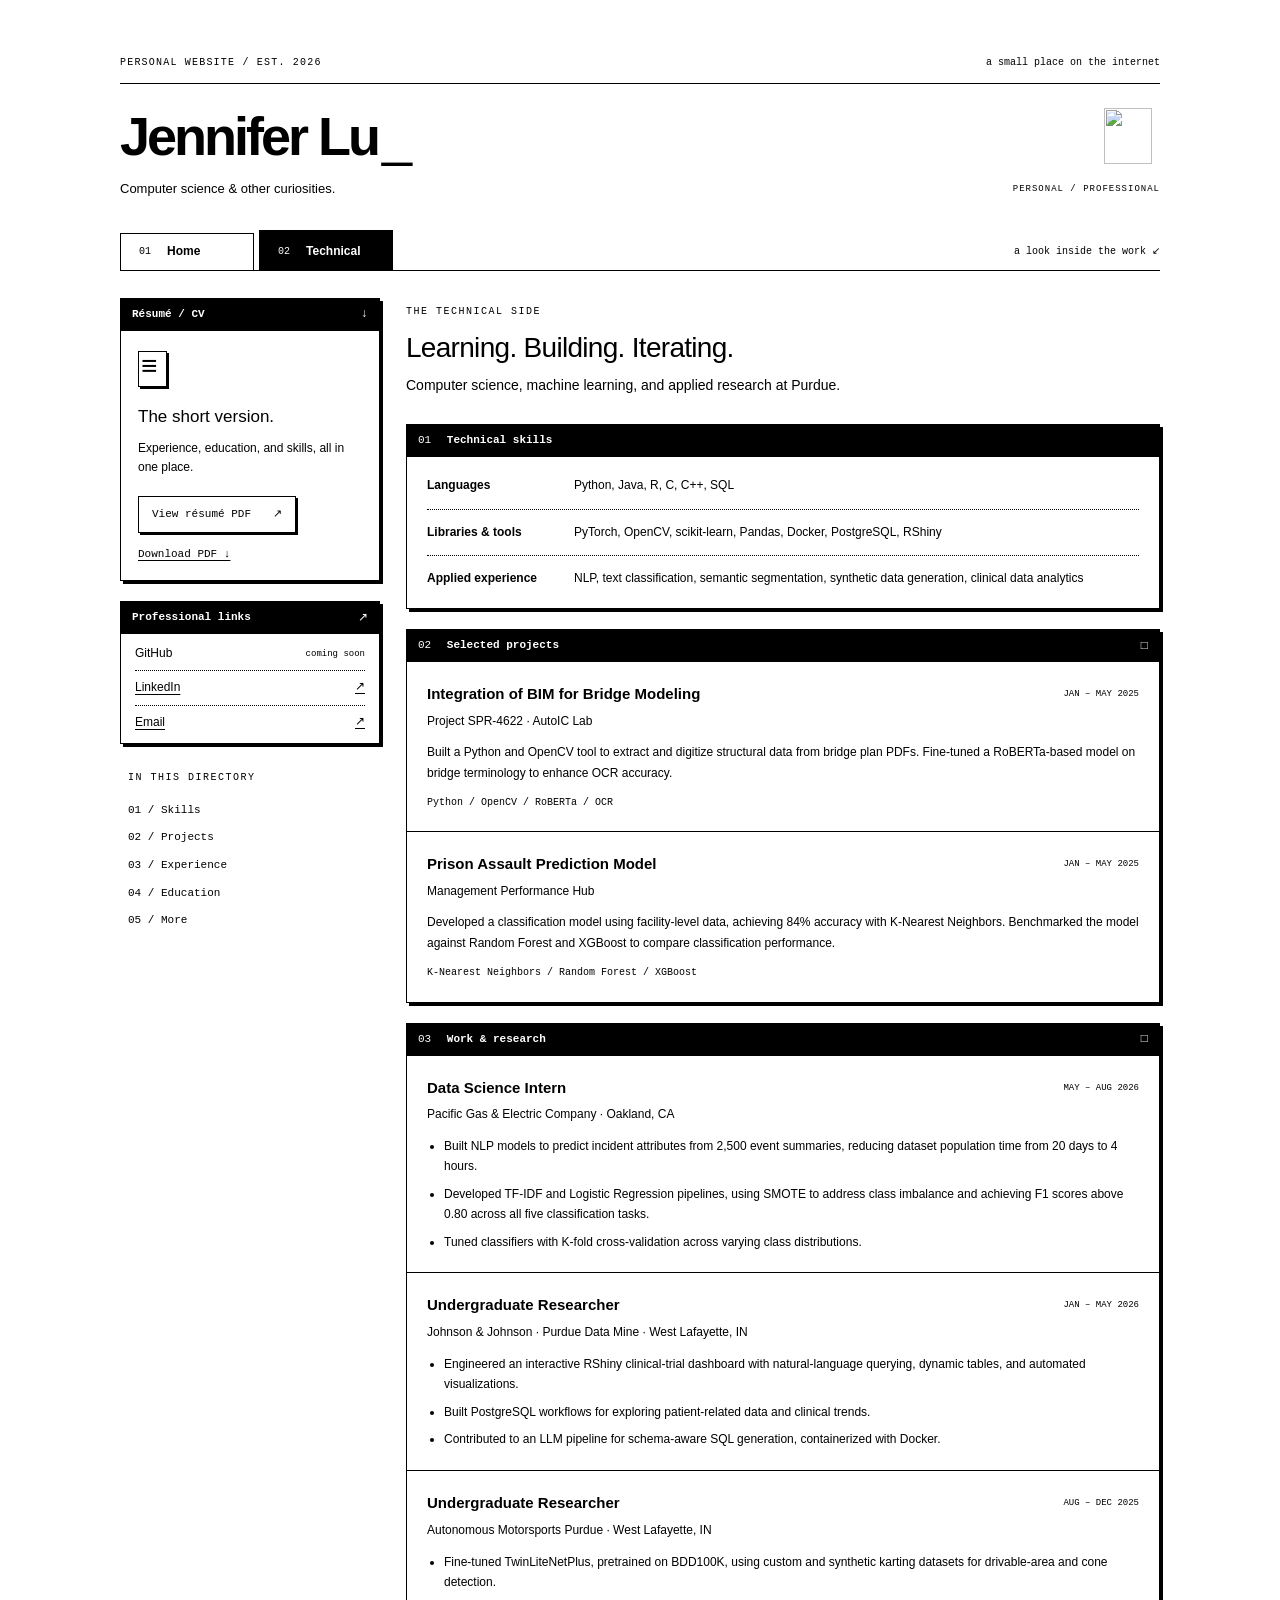
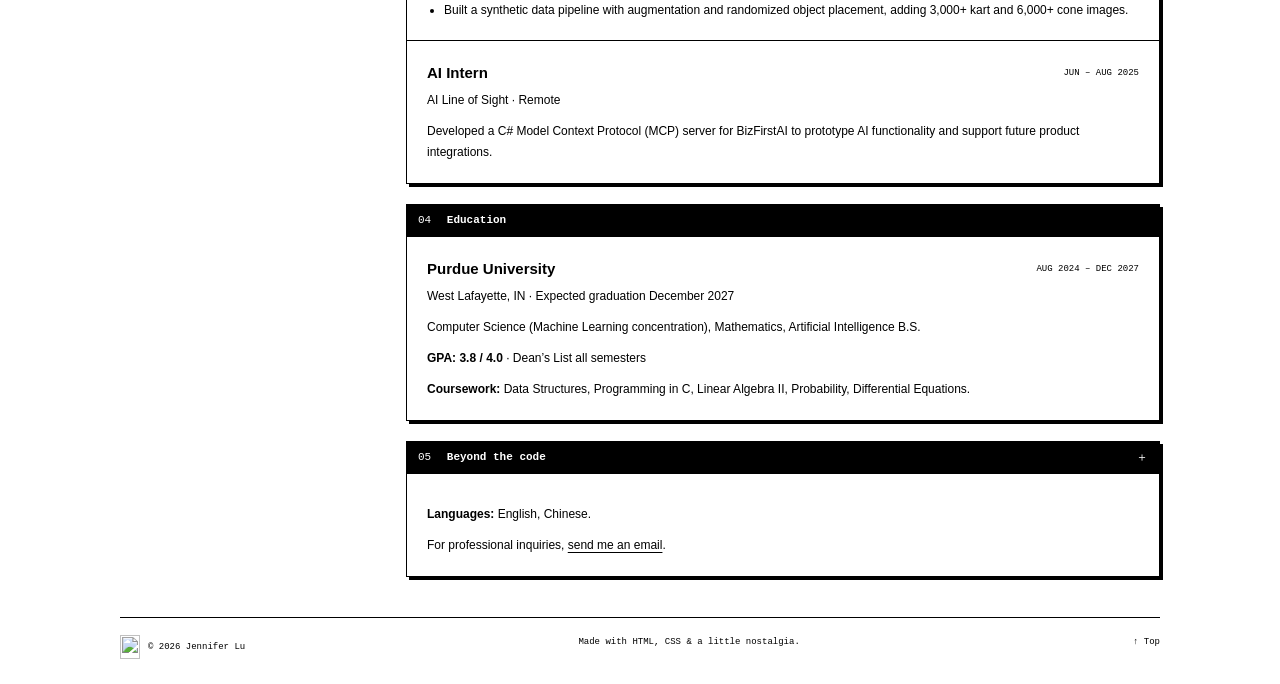
==== technical.html @ ff87baa1 "Add files via upload" ====
<!doctype html>
<html lang="en">
<head>
  <meta charset="utf-8">
  <meta name="viewport" content="width=device-width, initial-scale=1">
  <meta name="description" content="Jennifer Lu’s résumé, machine learning and data science experience, research projects, technical skills, and Purdue education.">
  <title>Jennifer Lu — Technical</title>
  <link rel="icon" href="assets/bunny.svg" type="image/svg+xml">
  <link rel="stylesheet" href="style.css">
</head>
<body id="top">
  <a class="skip-link" href="#main">Skip to content</a>
  <div class="site">
    <header class="site-header">
      <div class="eyebrow"><span>PERSONAL WEBSITE / EST. 2026</span><span class="header-note">a small place on the internet</span></div>
      <div class="identity"><a class="wordmark" href="index.html">Jennifer Lu<span class="cursor" aria-hidden="true">_</span></a><img class="header-bunny" src="assets/bunny.svg" width="48" height="56" alt=""></div>
      <div class="header-bottom"><p>Computer science &amp; other curiosities.</p><span class="location">PERSONAL / PROFESSIONAL</span></div>
    </header>
    <nav class="tabs" aria-label="Main navigation"><a href="index.html"><span aria-hidden="true">01</span> Home</a><a href="technical.html" aria-current="page"><span aria-hidden="true">02</span> Technical</a><span class="tab-note">a look inside the work ↙</span></nav>
    <main id="main" class="technical-layout">
      <aside class="profile-column" aria-label="Professional resources">
        <section class="window"><div class="titlebar"><h2>Résumé / CV</h2><span aria-hidden="true">↓</span></div><div class="resource-content"><span class="document-icon" aria-hidden="true">≡</span><h3>The short version.</h3><p>Experience, education, and skills, all in one place.</p>
          <a class="button" href="assets/resume.pdf">View résumé PDF <span aria-hidden="true">↗</span></a>
          <a class="download-link" href="assets/resume.pdf" download="Jennifer-Lu-Resume.pdf">Download PDF ↓</a>
        </div></section>
        <section class="window"><div class="titlebar"><h2>Professional links</h2><span aria-hidden="true">↗</span></div><ul class="link-list"><li><span class="pending-link">GitHub <small>coming soon</small></span></li><li><a href="https://www.linkedin.com/in/jlu123">LinkedIn <span>↗</span></a></li><li><a href="mailto:jenniferynlu@gmail.com">Email <span>↗</span></a></li></ul></section>
        <nav class="section-nav" aria-label="Technical sections"><span class="section-kicker">IN THIS DIRECTORY</span><a href="#skills">01 / Skills</a><a href="#projects">02 / Projects</a><a href="#experience">03 / Experience</a><a href="#education">04 / Education</a><a href="#more">05 / More</a></nav>
      </aside>
      <div class="main-column">
        <div class="technical-intro"><span class="section-kicker">THE TECHNICAL SIDE</span><h1>Learning. Building. Iterating.</h1><p>Computer science, machine learning, and applied research at Purdue.</p></div>
        <!-- Duplicate an article.entry to add projects, roles, or other experience. -->
        <section id="skills" class="window">
          <div class="titlebar"><h2><span class="section-number">01</span> Technical skills</h2><img class="tiny-bunny" src="assets/bunny.svg" width="20" height="24" alt=""></div>
          <dl class="skills-list"><div><dt>Languages</dt><dd>Python, Java, R, C, C++, SQL</dd></div><div><dt>Libraries &amp; tools</dt><dd>PyTorch, OpenCV, scikit-learn, Pandas, Docker, PostgreSQL, RShiny</dd></div><div><dt>Applied experience</dt><dd>NLP, text classification, semantic segmentation, synthetic data generation, clinical data analytics</dd></div></dl>
        </section>
        <section id="projects" class="window">
          <div class="titlebar"><h2><span class="section-number">02</span> Selected projects</h2><span aria-hidden="true">□</span></div>
          <article class="entry"><div class="entry-heading"><h3>Integration of BIM for Bridge Modeling</h3><span class="entry-date">JAN – MAY 2025</span></div><p class="organization">Project SPR-4622 · AutoIC Lab</p><p>Built a Python and OpenCV tool to extract and digitize structural data from bridge plan PDFs. Fine-tuned a RoBERTa-based model on bridge terminology to enhance OCR accuracy.</p><p class="entry-meta">Python / OpenCV / RoBERTa / OCR</p></article>
          <article class="entry"><div class="entry-heading"><h3>Prison Assault Prediction Model</h3><span class="entry-date">JAN – MAY 2025</span></div><p class="organization">Management Performance Hub</p><p>Developed a classification model using facility-level data, achieving 84% accuracy with K-Nearest Neighbors. Benchmarked the model against Random Forest and XGBoost to compare classification performance.</p><p class="entry-meta">K-Nearest Neighbors / Random Forest / XGBoost</p></article>
        </section>
        <section id="experience" class="window">
          <div class="titlebar"><h2><span class="section-number">03</span> Work &amp; research</h2><span aria-hidden="true">□</span></div>
          <article class="entry"><div class="entry-heading"><h3>Data Science Intern</h3><span class="entry-date">MAY – AUG 2026</span></div><p class="organization">Pacific Gas &amp; Electric Company · Oakland, CA</p><ul class="experience-list"><li>Built NLP models to predict incident attributes from 2,500 event summaries, reducing dataset population time from 20 days to 4 hours.</li><li>Developed TF-IDF and Logistic Regression pipelines, using SMOTE to address class imbalance and achieving F1 scores above 0.80 across all five classification tasks.</li><li>Tuned classifiers with K-fold cross-validation across varying class distributions.</li></ul></article>
          <article class="entry"><div class="entry-heading"><h3>Undergraduate Researcher</h3><span class="entry-date">JAN – MAY 2026</span></div><p class="organization">Johnson &amp; Johnson · Purdue Data Mine · West Lafayette, IN</p><ul class="experience-list"><li>Engineered an interactive RShiny clinical-trial dashboard with natural-language querying, dynamic tables, and automated visualizations.</li><li>Built PostgreSQL workflows for exploring patient-related data and clinical trends.</li><li>Contributed to an LLM pipeline for schema-aware SQL generation, containerized with Docker.</li></ul></article>
          <article class="entry"><div class="entry-heading"><h3>Undergraduate Researcher</h3><span class="entry-date">AUG – DEC 2025</span></div><p class="organization">Autonomous Motorsports Purdue · West Lafayette, IN</p><ul class="experience-list"><li>Fine-tuned TwinLiteNetPlus, pretrained on BDD100K, using custom and synthetic karting datasets for drivable-area and cone detection.</li><li>Built a synthetic data pipeline with augmentation and randomized object placement, adding 3,000+ kart and 6,000+ cone images.</li></ul></article>
          <article class="entry"><div class="entry-heading"><h3>AI Intern</h3><span class="entry-date">JUN – AUG 2025</span></div><p class="organization">AI Line of Sight · Remote</p><p>Developed a C# Model Context Protocol (MCP) server for BizFirstAI to prototype AI functionality and support future product integrations.</p></article>
        </section>
        <section id="education" class="window">
          <div class="titlebar"><h2><span class="section-number">04</span> Education</h2><img class="tiny-bunny" src="assets/bunny.svg" width="20" height="24" alt=""></div>
          <article class="entry"><div class="entry-heading"><h3>Purdue University</h3><span class="entry-date">AUG 2024 – DEC 2027</span></div><p class="organization">West Lafayette, IN · Expected graduation December 2027</p><p>Computer Science (Machine Learning concentration), Mathematics, Artificial Intelligence B.S.</p><p><strong>GPA: 3.8 / 4.0</strong> · Dean’s List all semesters</p><p><strong>Coursework:</strong> Data Structures, Programming in C, Linear Algebra II, Probability, Differential Equations.</p></article>
        </section>
        <section id="more" class="window">
          <div class="titlebar"><h2><span class="section-number">05</span> Beyond the code</h2><span aria-hidden="true">＋</span></div>
          <div class="entry"><p><strong>Languages:</strong> English, Chinese.</p><p>For professional inquiries, <a href="mailto:jenniferynlu@gmail.com">send me an email</a>.</p><!-- Add publications, certifications, volunteering, or other information here. --></div>
        </section>
      </div>
    </main>
    <footer><span class="footer-signature"><img class="tiny-bunny" src="assets/bunny.svg" width="20" height="24" alt=""><span>© 2026 Jennifer Lu</span></span><span>Made with HTML, CSS &amp; a little nostalgia.</span><a href="#top">↑ Top</a></footer>
  </div>
</body>
</html>
---- style.css ----
/* Shared by both pages. Edit these variables to adjust the entire palette. */
:root{--ink:#000;--muted:#000;--paper:#fff;--canvas:#fff;--bar:#fff;--line:#000;--mono:"Courier New",Courier,monospace;--sans:Arial,Helvetica,sans-serif}
*{box-sizing:border-box}html{scroll-padding-top:24px}body{margin:0;background:var(--canvas);color:var(--ink);font:14px/1.65 var(--sans)}a{color:inherit;text-underline-offset:3px}a:hover{color:#000}a:focus-visible{outline:2px solid var(--ink);outline-offset:5px}::selection{background:#000;color:white}.site{width:min(1040px,calc(100% - 80px));margin:43px auto 0}.eyebrow,.section-kicker,.file-label,.location,.tab-note,.tag,.entry-date,.entry-meta,footer,.sidebar-note,.setup-note{font-family:var(--mono)}.eyebrow{display:flex;justify-content:space-between;font-size:10px;letter-spacing:1.2px;border-bottom:1px solid var(--ink);padding-bottom:11px}.header-note{letter-spacing:0;color:var(--muted)}.identity{display:flex;align-items:center;justify-content:space-between;margin:20px 0 0}.wordmark{font-size:54px;font-weight:700;line-height:1.2;letter-spacing:-3px;text-decoration:none}.cursor{font-weight:400;margin-left:4px}.header-bunny{margin:0 8px 0 0;image-rendering:pixelated}.header-bottom{display:flex;justify-content:space-between;align-items:center;margin:10px 0 29px}.header-bottom p{margin:0;color:#000;font-size:13px}.location{font-size:9px;letter-spacing:1px}.tabs{display:flex;align-items:flex-end;border-bottom:1px solid var(--ink);gap:5px;margin-bottom:27px}.tabs>a{display:flex;gap:16px;align-items:center;min-width:134px;padding:8px 18px;border:1px solid var(--line);border-bottom:0;background:#fff;text-decoration:none;font-size:12px;font-weight:bold;position:relative}.tabs>a span{font:10px var(--mono);color:var(--muted)}.tabs>a[aria-current]{background:var(--paper);border-color:var(--ink);padding-top:11px;bottom:-1px;padding-bottom:9px}.tab-note{margin-left:auto;padding-bottom:9px;font-size:10px;color:var(--muted)}.home-layout,.technical-layout{display:grid;grid-template-columns:260px minmax(0,1fr);gap:26px}.profile-column,.main-column{display:flex;flex-direction:column;gap:20px;min-width:0}.window{background:var(--paper);border:1px solid var(--ink);box-shadow:2px 2px 0 #fff;scroll-margin-top:24px}.titlebar{min-height:32px;display:flex;align-items:center;justify-content:space-between;gap:10px;padding:5px 11px;background:var(--bar);border-bottom:1px solid var(--ink);font:12px var(--mono)}.titlebar h1,.titlebar h2,.titlebar h3{margin:0;font:700 11px/1.5 var(--mono)}.titlebar>span{white-space:nowrap}.titlebar .file-label{font-size:10px;color:var(--muted)}.photo-wrap{padding:10px 10px 0}.profile-photo{display:block;width:100%;height:auto;border:1px solid var(--line);background:#fff}.profile-caption{display:flex;flex-direction:column;padding:13px 14px 16px}.profile-caption strong{font-size:17px}.profile-caption>span{font-size:11px;color:var(--muted);margin-top:2px}.link-list{list-style:none;padding:3px 14px;margin:0}.link-list li+li{border-top:1px dotted #000}.link-list a{display:flex;justify-content:space-between;padding:7px 0;font-size:12px;text-decoration:underline}.link-list a span{font-family:var(--mono)}a[aria-disabled]{color:var(--muted);cursor:default}.setup-note{font-size:10px;color:var(--muted);line-height:1.6}.links-window .setup-note,.window>.setup-note{margin:3px 14px 12px}.sidebar-note{display:flex;gap:12px;color:var(--muted);font-size:10px;margin:0 5px}.sidebar-note>span{font-size:22px;line-height:1.4}.about-content{padding:28px 30px 30px}.section-kicker{font-size:10px;letter-spacing:1.5px;color:var(--muted)}.about-content h2{font-size:32px;line-height:1.18;letter-spacing:-1px;margin:14px 0 22px;font-weight:500}.about-content p{color:#000;max-width:510px;margin:0 0 16px;line-height:1.8}.about-content strong{color:var(--ink)}.button{display:inline-flex;justify-content:space-between;align-items:center;gap:22px;border:1px solid var(--ink);box-shadow:2px 2px 0 #000;background:#fff;padding:9px 13px;font:11px/1.5 var(--mono);text-decoration:none}.button:hover{background:#fff;color:var(--ink)}.about-content .button{margin-top:8px}.window-status{display:flex;align-items:center;gap:8px;border-top:1px solid #000;background:#fff;padding:7px 12px;font:10px var(--mono);color:var(--muted)}.status-dot{width:6px;height:6px;background:#000}.small-grid{display:grid;grid-template-columns:1fr 1fr;gap:18px}.current-list{margin:0;padding:16px}.current-list>div{display:grid;grid-template-columns:65px 1fr;gap:10px;margin:0 0 9px;font-size:11px}.current-list>div:last-child{margin-bottom:0}.current-list dt{font:10px/1.8 var(--mono);color:var(--muted)}dd{margin:0}.note-content{padding:15px 18px}.note-content p{font-size:13px;margin:0 0 14px;line-height:1.7}.note-signoff{font:9px var(--mono);display:flex;align-items:center;justify-content:space-between;gap:8px;color:var(--muted)}footer{display:flex;justify-content:space-between;gap:16px;border-top:1px solid var(--line);margin-top:40px;padding:17px 0 25px;font-size:9px;color:var(--muted)}footer a{text-decoration:none}.skip-link{position:absolute;top:-100px;left:20px;background:white;padding:8px;z-index:10}.skip-link:focus{top:10px}.technical-intro{padding:0 0 2px}.technical-intro h1{font-size:28px;line-height:1.25;font-weight:500;letter-spacing:-.7px;margin:9px 0}.technical-intro p{color:var(--muted);margin:5px 0}.resource-content{padding:20px 17px}.document-icon{display:block;border:1px solid var(--ink);width:29px;height:36px;font:28px/1 var(--mono);padding:2px;margin-bottom:16px;box-shadow:2px 2px 0 #000}.resource-content h3{font-size:17px;font-weight:500;margin:0}.resource-content p{font-size:12px;color:var(--muted);margin:8px 0 18px}.disabled{color:#000;border-color:#000;box-shadow:none}.disabled:hover{background:#fff;color:#000}.download-link{display:block;font:11px var(--mono);margin-top:15px}.section-nav{display:flex;flex-direction:column;padding:6px 8px;gap:9px}.section-nav .section-kicker{margin-bottom:5px}.section-nav a{font:11px/1.7 var(--mono);text-decoration:none}.section-nav a:hover{text-decoration:underline}.section-number{font-weight:400;color:var(--muted);margin-right:9px}.skills-list{padding:6px 20px;margin:0}.skills-list>div{display:grid;grid-template-columns:135px 1fr;gap:12px;padding:13px 0;font-size:12px}.skills-list>div+div{border-top:1px dotted #000}.skills-list dt{font-weight:bold}.skills-list dd{color:var(--muted)}.entry{padding:20px}.entry+.entry{border-top:1px solid #000}.entry-heading{display:flex;justify-content:space-between;align-items:center;gap:12px;flex-wrap:wrap}.entry h3{margin:0;font-size:15px;font-weight:600}.entry p{font-size:12px;color:#000;margin:10px 0;line-height:1.75}.entry p:last-child{margin-bottom:0}.tag{font-size:8px;border:1px solid #000;padding:2px 5px;letter-spacing:.4px}.entry-date{font-size:9px;color:var(--muted)}.entry .entry-meta{font-size:10px;color:var(--muted)}.entry .organization{margin-top:4px;color:var(--muted)}.text-link{font:11px var(--mono);text-decoration:underline}
@media(min-width:1200px){.site{margin-top:55px}}
@media(max-width:800px){.site{width:calc(100% - 40px);margin-top:25px}.home-layout,.technical-layout{grid-template-columns:220px minmax(0,1fr);gap:20px}.about-content{padding:24px}.about-content h2{font-size:28px}.small-grid{grid-template-columns:1fr}.location{display:none}.skills-list>div{grid-template-columns:1fr;gap:4px}.tab-note{font-size:9px}}
@media(max-width:580px){.site{width:calc(100% - 32px);margin-top:20px}.header-note,.tab-note{display:none}.eyebrow{font-size:9px}.wordmark{font-size:43px}.header-bunny{width:36px;height:42px}.header-bottom{margin-bottom:23px}.header-bottom p{font-size:12px}.tabs{margin-bottom:20px}.tabs>a{min-width:120px}.home-layout,.technical-layout{grid-template-columns:1fr}.profile-column{gap:16px}.profile-window .photo-wrap{max-width:280px;margin:auto}.profile-caption{text-align:center}.home-layout .profile-column{display:grid;grid-template-columns:1fr}.sidebar-note{display:none}.about-content{padding:23px}.about-content h2{font-size:29px}.small-grid{grid-template-columns:1fr}.technical-layout .profile-column{order:2}.technical-layout .main-column{order:1}.section-nav{display:none}footer{flex-wrap:wrap;font-size:9px;gap:8px;margin-top:28px}footer>span:nth-child(2){order:3;width:100%}footer>a{margin-left:auto}.technical-intro h1{font-size:26px}}
@media print{body{background:white}.site{width:100%;margin:0}.tabs,.tab-note,.section-nav,.header-bunny,.skip-link,footer>a{display:none}.home-layout,.technical-layout{display:block}.window{box-shadow:none;break-inside:avoid;margin-bottom:15px}.profile-column{margin-bottom:20px}.technical-layout .profile-column{display:none}.titlebar{background:white}}

/* Personal details and small bunny companions. */
.titlebar{background:#000;color:#fff}.titlebar .file-label,.titlebar .section-number{color:#fff}.titlebar .tiny-bunny{filter:invert(1)}
.window{box-shadow:3px 3px 0 #000}.tabs>a{background:#fff}.tabs>a[aria-current]{background:#000;color:#fff}.tabs>a[aria-current] span{color:#fff}
.button:hover{background:#000;color:#fff}.tiny-bunny{flex:none;object-fit:contain}.titlebar .tiny-bunny{width:16px;height:19px}
.pending-link{display:flex;justify-content:space-between;align-items:center;padding:7px 0;font-size:12px}.pending-link small{font:9px var(--mono)}
.bunny-divider{display:flex;align-items:center;justify-content:center;gap:12px;margin:4px 0}.bunny-divider>span:first-child,.bunny-divider>span:last-child{height:1px;background:#000;flex:1}.divider-label{font:10px var(--mono);text-align:center}
.personal-list{margin:0}.personal-list>div+div{border-top:1px dotted #000;margin-top:11px;padding-top:11px}.personal-list dt{font:10px var(--mono);margin-bottom:3px}.personal-list dd{font-size:12px;line-height:1.6}.padded-list{padding:17px 18px}.interest-list{font-size:12px;padding:8px 18px 8px 32px}.interest-list li{padding:5px 0}
.home-signoff{display:flex;justify-content:center;align-items:center;gap:20px;font:11px var(--mono);padding:10px}.ascii-bunny{white-space:pre;font:12px/1.1 var(--mono)}.footer-signature{display:flex;align-items:center;gap:8px}.experience-list{font-size:12px;padding-left:17px;margin:12px 0 0}.experience-list li+li{margin-top:8px}
@media(max-width:580px){.divider-label{font-size:9px}.wordmark{font-size:40px}.bunny-divider{gap:8px}}
@media print{.titlebar{background:#fff;color:#000}.titlebar .file-label,.titlebar .section-number{color:#000}.titlebar .tiny-bunny{filter:none}.window{box-shadow:none}}

/* Keep the introduction and personal boxes together in the About Me window. */
.about-intro{display:flex;align-items:center;justify-content:space-between;gap:18px;margin-bottom:16px}
.about-intro h2{margin:10px 0 0}.about-intro>img{flex:none}
.about-content .bio-placeholder{margin-bottom:25px}
.about-content .small-grid{gap:16px}.about-content .mini-window{min-width:0;box-shadow:2px 2px 0 #000}
.about-content .titlebar h3{margin:0;font:700 11px/1.5 var(--mono);letter-spacing:0}
.about-content .note-content p{font-size:12px;line-height:1.65;margin-bottom:14px}
.about-technical-link{border-top:1px dotted #000;padding-top:18px;margin-top:25px}
.about-technical-link .button{margin-top:0;max-width:100%}
@media(max-width:580px){.about-intro{gap:12px}.about-intro>img{width:80px;height:auto}.about-intro h2{font-size:28px}}
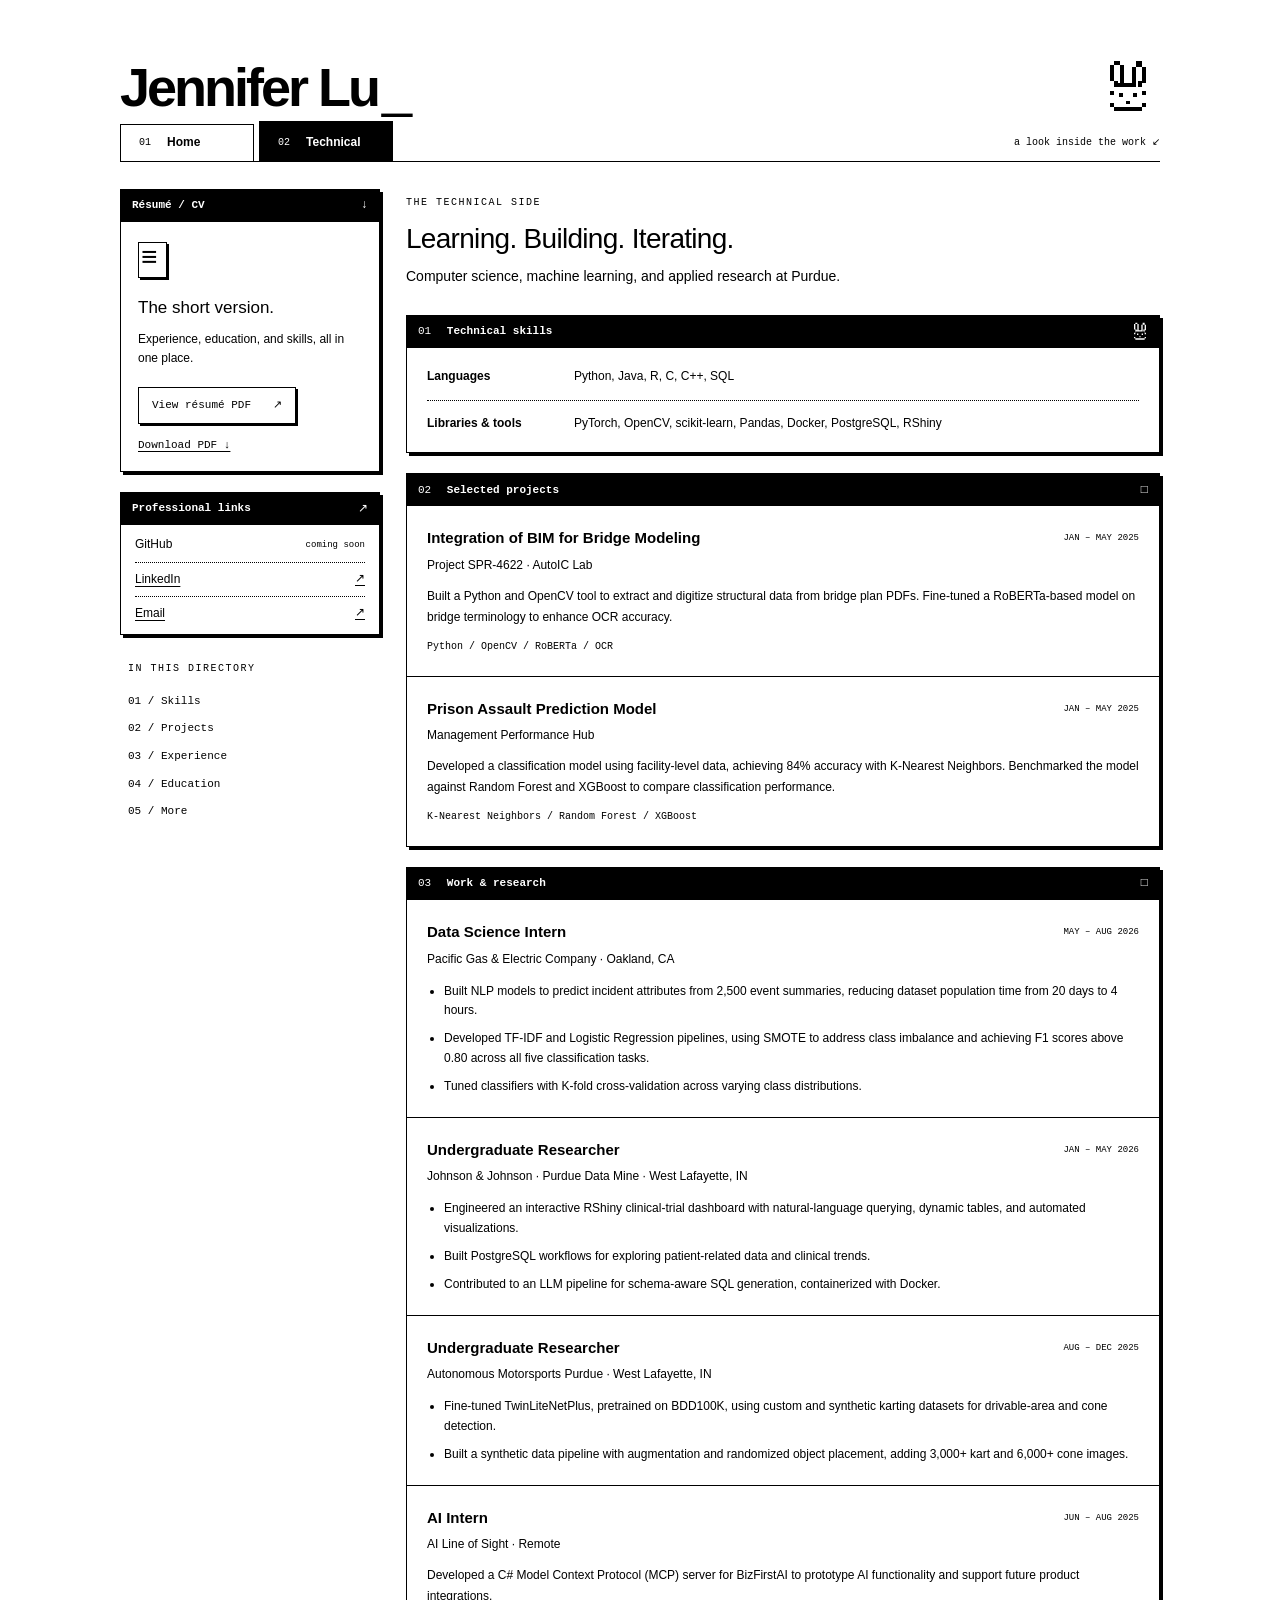
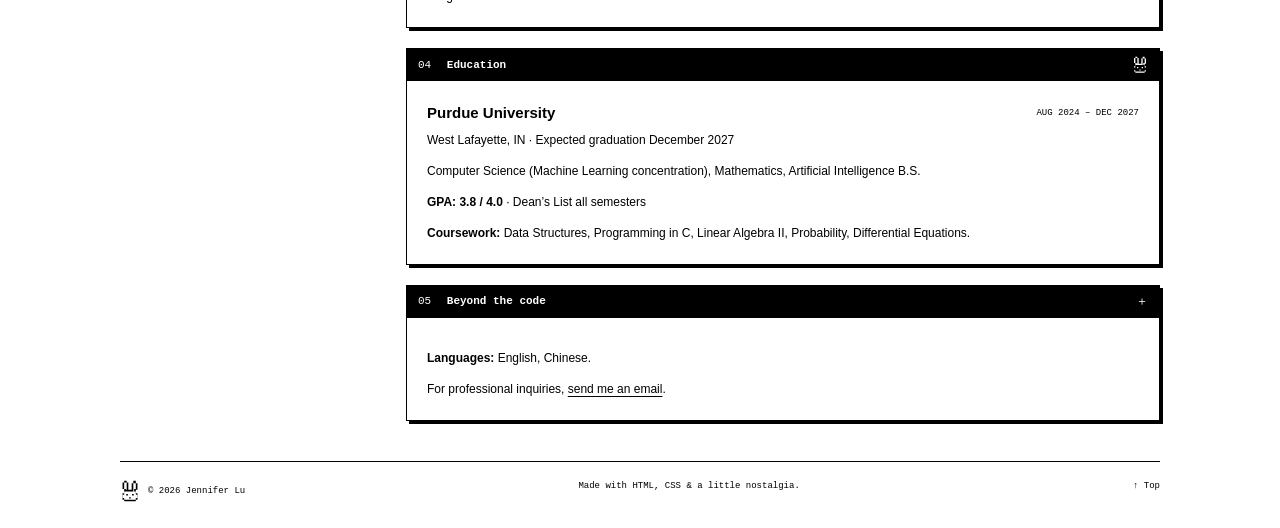
==== commit 8ab10c5c: "simplify" ====
--- a/technical.html
+++ b/technical.html
@@ -12,9 +12,7 @@
   <a class="skip-link" href="#main">Skip to content</a>
   <div class="site">
     <header class="site-header">
-      <div class="eyebrow"><span>PERSONAL WEBSITE / EST. 2026</span><span class="header-note">a small place on the internet</span></div>
       <div class="identity"><a class="wordmark" href="index.html">Jennifer Lu<span class="cursor" aria-hidden="true">_</span></a><img class="header-bunny" src="assets/bunny.svg" width="48" height="56" alt=""></div>
-      <div class="header-bottom"><p>Computer science &amp; other curiosities.</p><span class="location">PERSONAL / PROFESSIONAL</span></div>
     </header>
     <nav class="tabs" aria-label="Main navigation"><a href="index.html"><span aria-hidden="true">01</span> Home</a><a href="technical.html" aria-current="page"><span aria-hidden="true">02</span> Technical</a><span class="tab-note">a look inside the work ↙</span></nav>
     <main id="main" class="technical-layout">
@@ -31,7 +29,7 @@
         <!-- Duplicate an article.entry to add projects, roles, or other experience. -->
         <section id="skills" class="window">
           <div class="titlebar"><h2><span class="section-number">01</span> Technical skills</h2><img class="tiny-bunny" src="assets/bunny.svg" width="20" height="24" alt=""></div>
-          <dl class="skills-list"><div><dt>Languages</dt><dd>Python, Java, R, C, C++, SQL</dd></div><div><dt>Libraries &amp; tools</dt><dd>PyTorch, OpenCV, scikit-learn, Pandas, Docker, PostgreSQL, RShiny</dd></div><div><dt>Applied experience</dt><dd>NLP, text classification, semantic segmentation, synthetic data generation, clinical data analytics</dd></div></dl>
+          <dl class="skills-list"><div><dt>Languages</dt><dd>Python, Java, R, C, C++, SQL</dd></div><div><dt>Libraries &amp; tools</dt><dd>PyTorch, OpenCV, scikit-learn, Pandas, Docker, PostgreSQL, RShiny</dd></div></dl>
         </section>
         <section id="projects" class="window">
           <div class="titlebar"><h2><span class="section-number">02</span> Selected projects</h2><span aria-hidden="true">□</span></div>
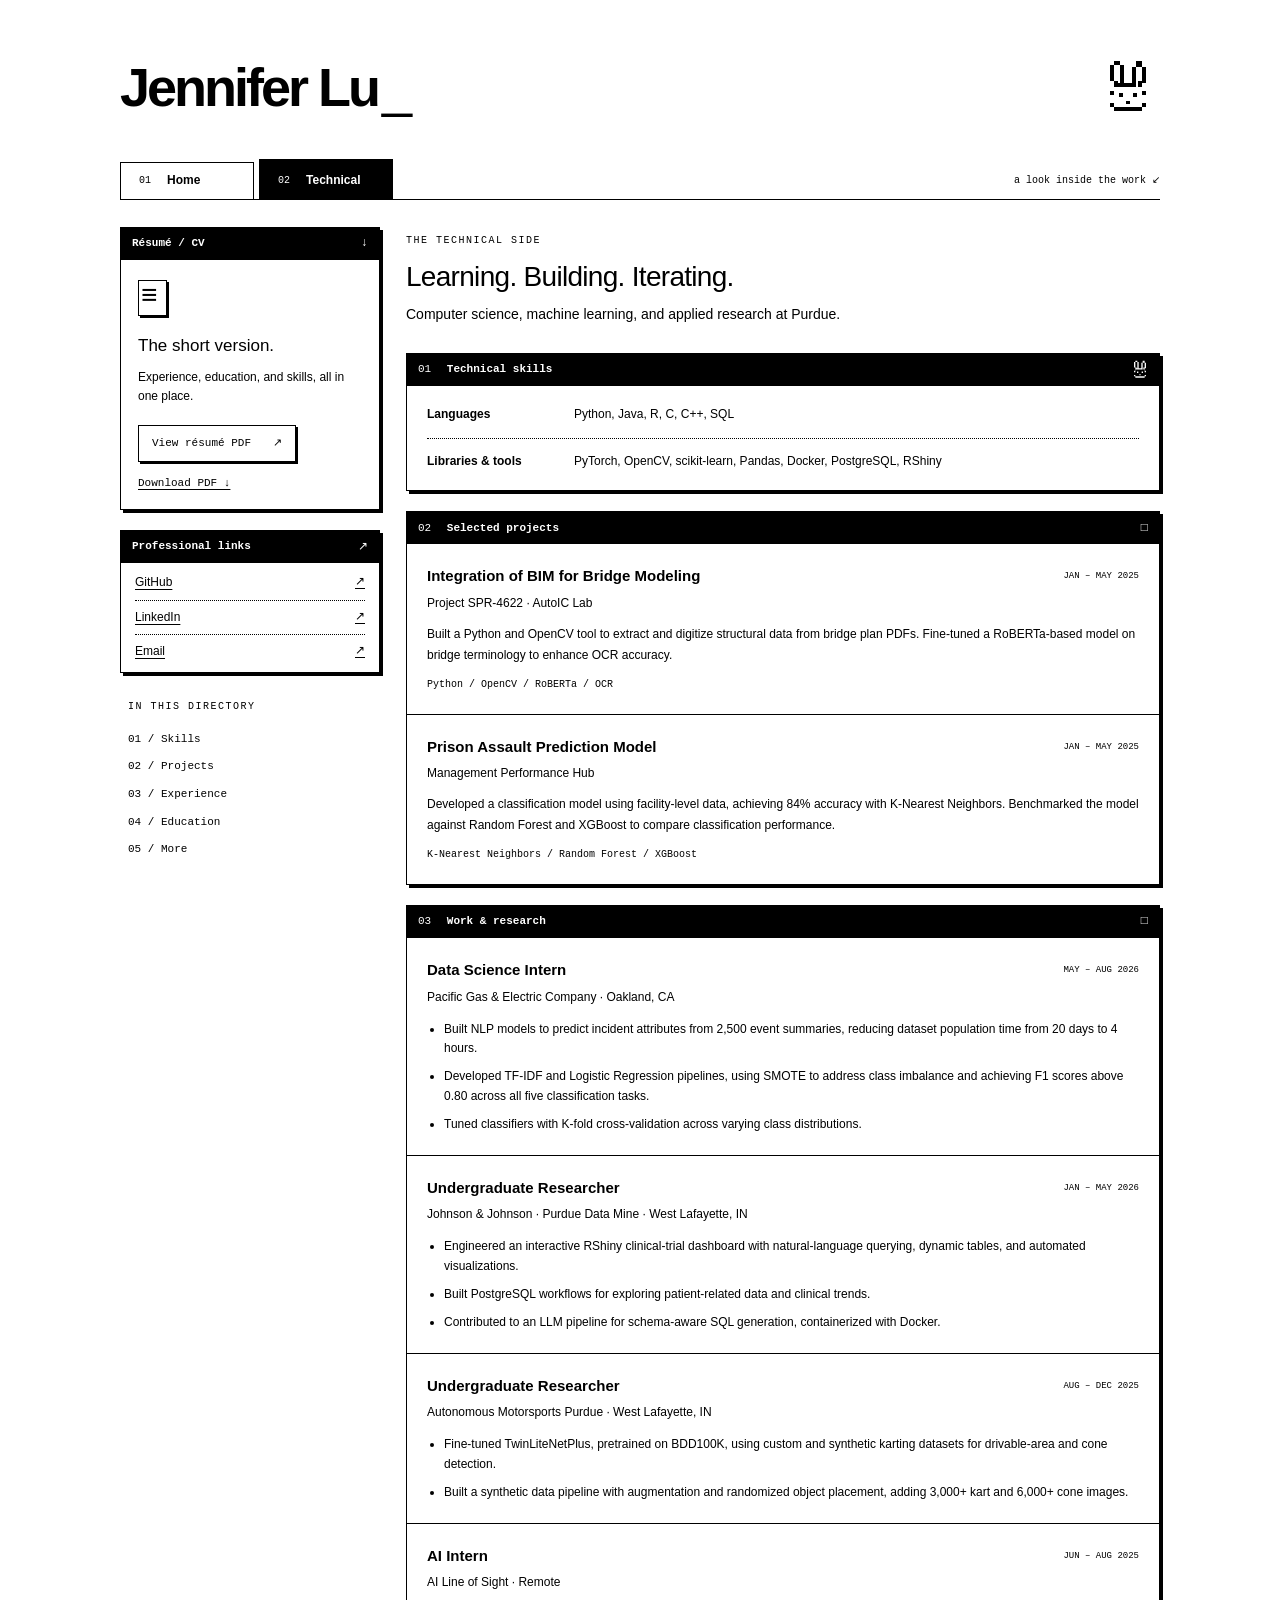
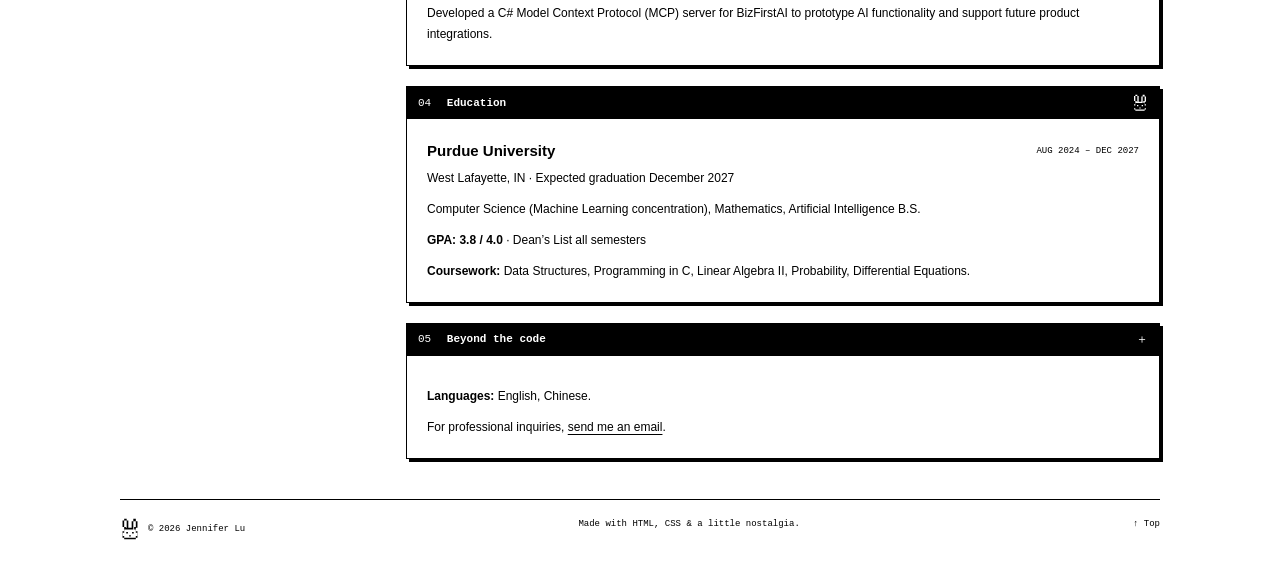
==== commit 0e635587: "added gh link to technical" ====
--- a/technical.html
+++ b/technical.html
@@ -21,7 +21,7 @@
           <a class="button" href="assets/resume.pdf">View résumé PDF <span aria-hidden="true">↗</span></a>
           <a class="download-link" href="assets/resume.pdf" download="Jennifer-Lu-Resume.pdf">Download PDF ↓</a>
         </div></section>
-        <section class="window"><div class="titlebar"><h2>Professional links</h2><span aria-hidden="true">↗</span></div><ul class="link-list"><li><span class="pending-link">GitHub <small>coming soon</small></span></li><li><a href="https://www.linkedin.com/in/jlu123">LinkedIn <span>↗</span></a></li><li><a href="mailto:jenniferynlu@gmail.com">Email <span>↗</span></a></li></ul></section>
+        <section class="window"><div class="titlebar"><h2>Professional links</h2><span aria-hidden="true">↗</span></div><ul class="link-list"><li><a href="https://github.com/jenniferynlu">GitHub <span>↗</span></a></li><li><a href="https://www.linkedin.com/in/jlu123">LinkedIn <span>↗</span></a></li><li><a href="mailto:jenniferynlu@gmail.com">Email <span>↗</span></a></li></ul></section>
         <nav class="section-nav" aria-label="Technical sections"><span class="section-kicker">IN THIS DIRECTORY</span><a href="#skills">01 / Skills</a><a href="#projects">02 / Projects</a><a href="#experience">03 / Experience</a><a href="#education">04 / Education</a><a href="#more">05 / More</a></nav>
       </aside>
       <div class="main-column">
--- a/style.css
+++ b/style.css
@@ -17,6 +17,9 @@
 @media(max-width:580px){.divider-label{font-size:9px}.wordmark{font-size:40px}.bunny-divider{gap:8px}}
 @media print{.titlebar{background:#fff;color:#000}.titlebar .file-label,.titlebar .section-number{color:#000}.titlebar .tiny-bunny{filter:none}.window{box-shadow:none}}
 
+/* Extra breathing room between the name and the navigation. */
+.identity{margin-bottom:38px}
+
 /* Keep the introduction and personal boxes together in the About Me window. */
 .about-intro{display:flex;align-items:center;justify-content:space-between;gap:18px;margin-bottom:16px}
 .about-intro h2{margin:10px 0 0}.about-intro>img{flex:none}
